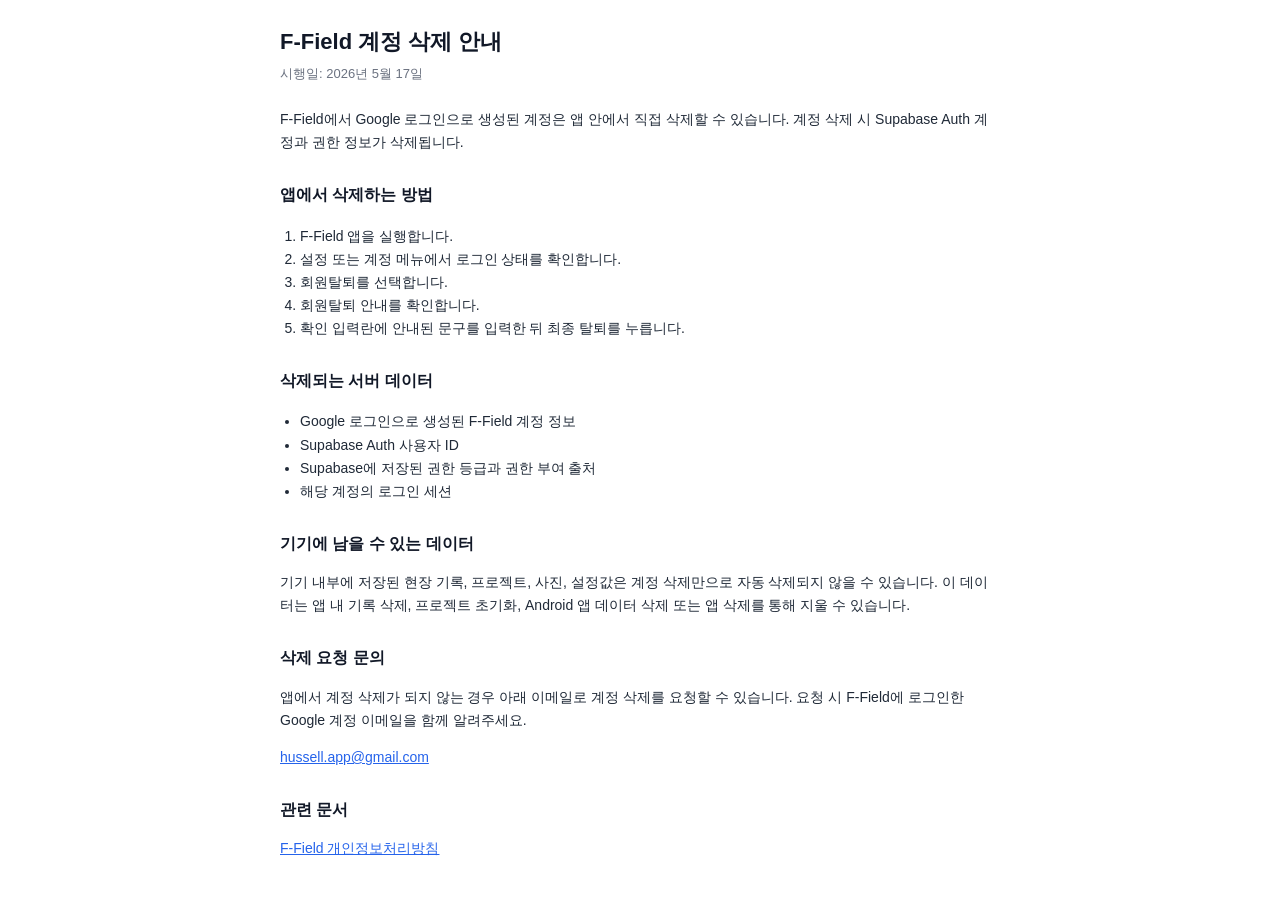
==== account-deletion.html @ 431e67f8 "v3.1.0" ====
<!doctype html>
<html lang="ko">

<head>
    <meta charset="utf-8">
    <meta name="viewport" content="width=device-width, initial-scale=1, viewport-fit=cover">
    <title>F-Field 계정 삭제 안내</title>
    <style>
        body {
            margin: 0;
            padding: 28px 20px 48px;
            font-family: -apple-system, BlinkMacSystemFont, "Segoe UI", sans-serif;
            color: #1f2937;
            line-height: 1.65;
            background: #fff;
        }

        main {
            max-width: 720px;
            margin: 0 auto;
        }

        h1 {
            margin: 0 0 6px;
            font-size: 22px;
            line-height: 1.3;
            color: #111827;
        }

        h2 {
            margin: 28px 0 8px;
            font-size: 16px;
            color: #111827;
        }

        p,
        li {
            font-size: 14px;
        }

        .meta {
            margin: 0 0 24px;
            color: #6b7280;
            font-size: 13px;
        }

        ul,
        ol {
            padding-left: 20px;
        }

        a {
            color: #2563eb;
        }
    </style>
</head>

<body>
    <main>
        <h1>F-Field 계정 삭제 안내</h1>
        <p class="meta">시행일: 2026년 5월 17일</p>

        <p>F-Field에서 Google 로그인으로 생성된 계정은 앱 안에서 직접 삭제할 수 있습니다. 계정 삭제 시 Supabase Auth 계정과 권한 정보가 삭제됩니다.</p>

        <h2>앱에서 삭제하는 방법</h2>
        <ol>
            <li>F-Field 앱을 실행합니다.</li>
            <li>설정 또는 계정 메뉴에서 로그인 상태를 확인합니다.</li>
            <li>회원탈퇴를 선택합니다.</li>
            <li>회원탈퇴 안내를 확인합니다.</li>
            <li>확인 입력란에 안내된 문구를 입력한 뒤 최종 탈퇴를 누릅니다.</li>
        </ol>

        <h2>삭제되는 서버 데이터</h2>
        <ul>
            <li>Google 로그인으로 생성된 F-Field 계정 정보</li>
            <li>Supabase Auth 사용자 ID</li>
            <li>Supabase에 저장된 권한 등급과 권한 부여 출처</li>
            <li>해당 계정의 로그인 세션</li>
        </ul>

        <h2>기기에 남을 수 있는 데이터</h2>
        <p>기기 내부에 저장된 현장 기록, 프로젝트, 사진, 설정값은 계정 삭제만으로 자동 삭제되지 않을 수 있습니다. 이 데이터는 앱 내 기록 삭제, 프로젝트 초기화, Android 앱 데이터
            삭제 또는 앱 삭제를 통해 지울 수 있습니다.</p>

        <h2>삭제 요청 문의</h2>
        <p>앱에서 계정 삭제가 되지 않는 경우 아래 이메일로 계정 삭제를 요청할 수 있습니다. 요청 시 F-Field에 로그인한 Google 계정 이메일을 함께 알려주세요.</p>
        <p><a href="mailto:hussell.app@gmail.com">hussell.app@gmail.com</a></p>

        <h2>관련 문서</h2>
        <p><a href="./privacy-policy.html">F-Field 개인정보처리방침</a></p>
    </main>
</body>

</html>
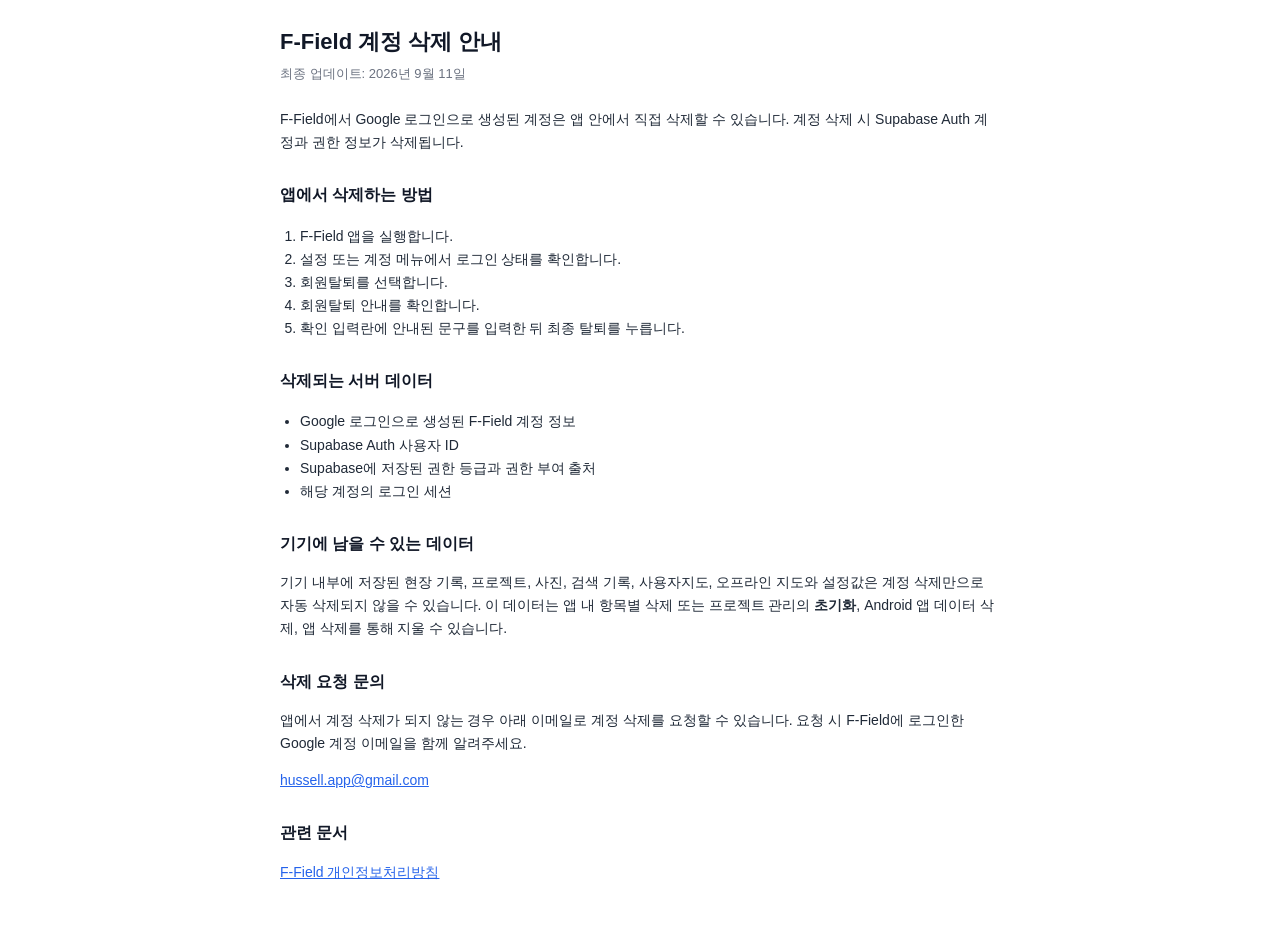
==== commit bd05b40b: "Deploy v1.2.0" ====
--- a/account-deletion.html
+++ b/account-deletion.html
@@ -58,7 +58,7 @@
 <body>
     <main>
         <h1>F-Field 계정 삭제 안내</h1>
-        <p class="meta">시행일: 2026년 5월 17일</p>
+        <p class="meta">최종 업데이트: 2026년 9월 11일</p>
 
         <p>F-Field에서 Google 로그인으로 생성된 계정은 앱 안에서 직접 삭제할 수 있습니다. 계정 삭제 시 Supabase Auth 계정과 권한 정보가 삭제됩니다.</p>
 
@@ -80,8 +80,7 @@
         </ul>
 
         <h2>기기에 남을 수 있는 데이터</h2>
-        <p>기기 내부에 저장된 현장 기록, 프로젝트, 사진, 설정값은 계정 삭제만으로 자동 삭제되지 않을 수 있습니다. 이 데이터는 앱 내 기록 삭제, 프로젝트 초기화, Android 앱 데이터
-            삭제 또는 앱 삭제를 통해 지울 수 있습니다.</p>
+        <p>기기 내부에 저장된 현장 기록, 프로젝트, 사진, 검색 기록, 사용자지도, 오프라인 지도와 설정값은 계정 삭제만으로 자동 삭제되지 않을 수 있습니다. 이 데이터는 앱 내 항목별 삭제 또는 프로젝트 관리의 <strong>초기화</strong>, Android 앱 데이터 삭제, 앱 삭제를 통해 지울 수 있습니다.</p>
 
         <h2>삭제 요청 문의</h2>
         <p>앱에서 계정 삭제가 되지 않는 경우 아래 이메일로 계정 삭제를 요청할 수 있습니다. 요청 시 F-Field에 로그인한 Google 계정 이메일을 함께 알려주세요.</p>
